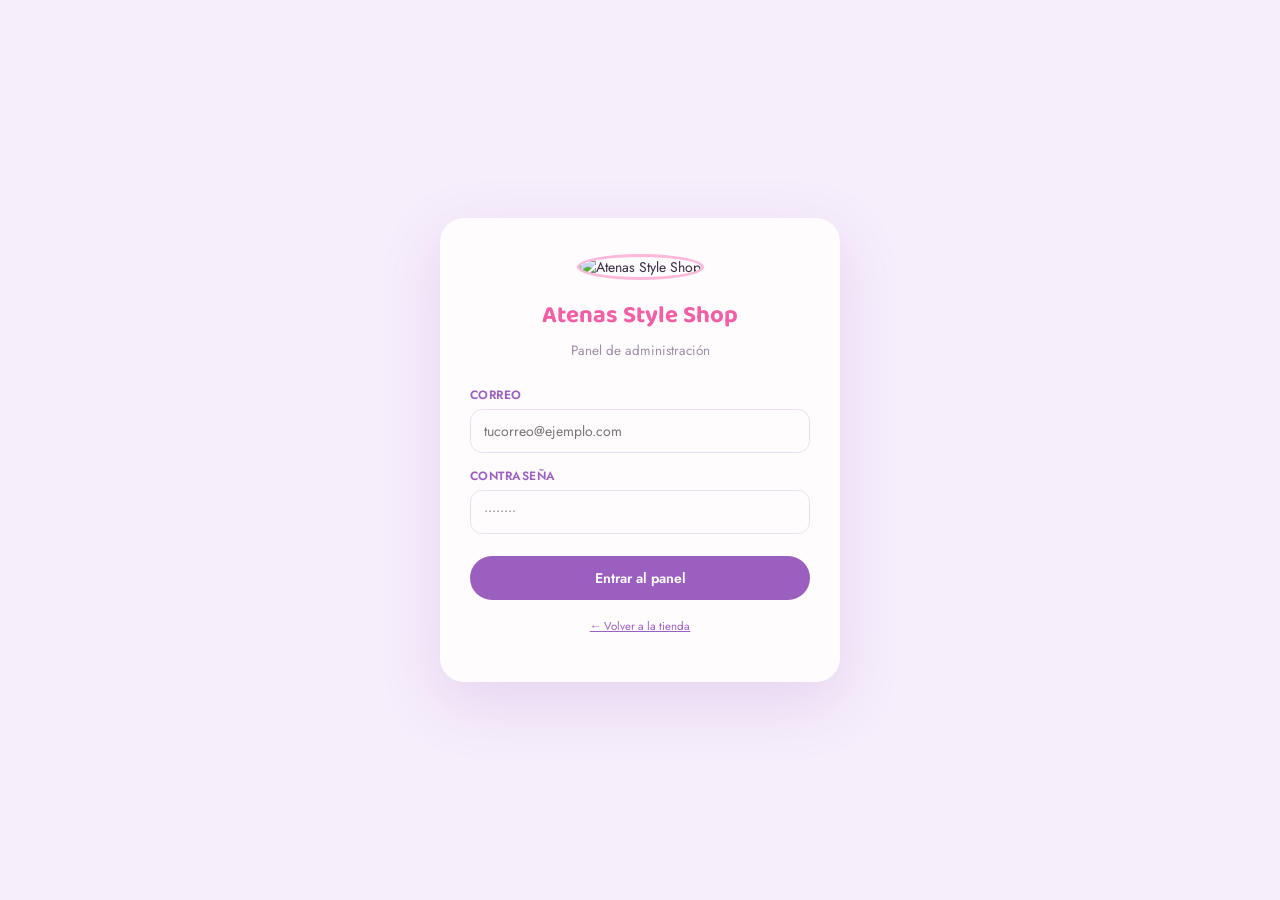
==== admin.html @ 8dc0439c "Actualización de la aplicación" ====
<!DOCTYPE html>
<html lang="es">
<head>
<meta charset="UTF-8">
<meta name="viewport" content="width=device-width, initial-scale=1.0">
<meta name="robots" content="noindex, nofollow">
<title>Panel — Atenas Style Shop</title>
<link rel="icon" type="image/png" href="assets/Logo.png">

<link rel="stylesheet" href="css/variables.css">
<link rel="stylesheet" href="css/admin.css">
</head>
<body>

<!-- ══════════════ LOGIN ══════════════ -->
<div class="login-wrap" id="login-wrap">
  <form class="login-card" onsubmit="return iniciarSesion(event)">
    <img src="assets/Logo.png" alt="Atenas Style Shop" class="login-logo">
    <h1>Atenas Style Shop</h1>
    <p class="sub">Panel de administración</p>

    <div class="field" style="text-align:left;">
      <label>Correo</label>
      <input type="email" id="login-email" placeholder="tucorreo@ejemplo.com" required autocomplete="username">
    </div>
    <div class="field" style="text-align:left;">
      <label>Contraseña</label>
      <input type="password" id="login-pass" placeholder="••••••••" required autocomplete="current-password">
    </div>

    <div id="login-error"></div>

    <button type="submit" class="btn btn-primario btn-block" id="login-btn" style="margin-top:8px;">
      Entrar al panel
    </button>

    <p class="field-hint" style="margin-top:18px;">
      <a href="index.html">&larr; Volver a la tienda</a>
    </p>
  </form>
</div>


<!-- ══════════════ PANEL ══════════════ -->
<div class="app" id="app">

  <!-- Menú lateral -->
  <aside class="sidebar">
    <div class="sidebar-brand">
      <img src="assets/Logo.png" alt="">
      <div>
        <h2>Atenas</h2>
        <span>Panel</span>
      </div>
    </div>

    <button class="nav-item active" data-page="resumen" onclick="irA('resumen')">
      <svg width="19" height="19" viewBox="0 0 24 24" fill="none" stroke="currentColor" stroke-width="2" stroke-linecap="round" stroke-linejoin="round"><rect x="3" y="3" width="7" height="9" rx="1"/><rect x="14" y="3" width="7" height="5" rx="1"/><rect x="14" y="12" width="7" height="9" rx="1"/><rect x="3" y="16" width="7" height="5" rx="1"/></svg>
      Resumen
    </button>

    <button class="nav-item" data-page="productos" onclick="irA('productos')">
      <svg width="19" height="19" viewBox="0 0 24 24" fill="none" stroke="currentColor" stroke-width="2" stroke-linecap="round" stroke-linejoin="round"><path d="M21 16V8a2 2 0 0 0-1-1.73l-7-4a2 2 0 0 0-2 0l-7 4A2 2 0 0 0 3 8v8a2 2 0 0 0 1 1.73l7 4a2 2 0 0 0 2 0l7-4A2 2 0 0 0 21 16z"/><path d="m3.3 7 8.7 5 8.7-5"/><path d="M12 22V12"/></svg>
      Productos
    </button>

    <button class="nav-item" data-page="pedidos" onclick="irA('pedidos')">
      <svg width="19" height="19" viewBox="0 0 24 24" fill="none" stroke="currentColor" stroke-width="2" stroke-linecap="round" stroke-linejoin="round"><path d="M6 2 3 6v14a2 2 0 0 0 2 2h14a2 2 0 0 0 2-2V6l-3-4z"/><path d="M3 6h18"/><path d="M16 10a4 4 0 0 1-8 0"/></svg>
      Pedidos
      <span class="nav-badge" id="badge-pedidos" style="display:none;">0</span>
    </button>

    <button class="nav-item" data-page="pagina" onclick="irA('pagina')">
      <svg width="19" height="19" viewBox="0 0 24 24" fill="none" stroke="currentColor" stroke-width="2" stroke-linecap="round" stroke-linejoin="round"><rect x="3" y="3" width="18" height="18" rx="2"/><circle cx="8.5" cy="8.5" r="1.5"/><path d="M21 15l-5-5L5 21"/></svg>
      Apariencia
    </button>
  </aside>

  <!-- Contenido -->
  <main class="main">

    <!-- ─── RESUMEN ─── -->
    <section class="page active" id="page-resumen">
      <div class="page-head">
        <div>
          <h1>Resumen</h1>
          <p id="resumen-periodo">Cargando datos...</p>
        </div>
        <div class="page-head-actions">
          <select id="filtro-rango" onchange="cargarResumen()" style="padding:10px 14px;border-radius:50px;border:1.5px solid var(--gris-30);font-family:var(--font-texto);background:var(--blanco);">
            <option value="7">Últimos 7 días</option>
            <option value="30" selected>Últimos 30 días</option>
            <option value="90">Últimos 90 días</option>
            <option value="365">Último año</option>
          </select>
          <button class="btn btn-linea salir-top" onclick="cerrarSesion()" title="Cerrar sesión">
            <svg width="17" height="17" viewBox="0 0 24 24" fill="none" stroke="currentColor" stroke-width="2" stroke-linecap="round" stroke-linejoin="round"><path d="M9 21H5a2 2 0 0 1-2-2V5a2 2 0 0 1 2-2h4"/><path d="m16 17 5-5-5-5"/><path d="M21 12H9"/></svg>
            Salir
          </button>
        </div>
      </div>

      <div class="kpis" id="kpis"></div>

      <div class="charts">
        <div class="chart-card">
          <h3>Ventas por día</h3>
          <p class="sub">Dinero facturado en pedidos no cancelados</p>
          <div class="chart-box"><canvas id="grafica-ventas"></canvas></div>
        </div>
        <div class="chart-card">
          <h3>Pedidos por estado</h3>
          <p class="sub">Cómo vas con cada pedido</p>
          <div class="chart-box chart-box-sm"><canvas id="grafica-estados"></canvas></div>
        </div>
      </div>

      <div class="charts">
        <div class="chart-card">
          <h3>Productos más vendidos</h3>
          <p class="sub">Los 5 primeros, con su foto</p>
          <div id="top-vendidos" class="top-list"></div>
        </div>
        <div class="chart-card">
          <h3>Ventas por categoría</h3>
          <p class="sub">Dónde se va la plata</p>
          <div class="chart-box"><canvas id="grafica-categorias"></canvas></div>
        </div>
      </div>
    </section>

    <!-- ─── PRODUCTOS ─── -->
    <section class="page" id="page-productos">
      <div class="page-head">
        <div>
          <h1>Productos</h1>
        </div>
        <div class="page-head-actions">
          <button class="btn btn-primario" onclick="abrirModalProducto()">
            <svg width="17" height="17" viewBox="0 0 24 24" fill="none" stroke="currentColor" stroke-width="2.5" stroke-linecap="round"><line x1="12" y1="5" x2="12" y2="19"/><line x1="5" y1="12" x2="19" y2="12"/></svg>
            Crear producto
          </button>
        </div>
      </div>

      <div class="toolbar">
        <div class="search-box">
          <svg viewBox="0 0 24 24" fill="none" stroke="currentColor" stroke-width="2"><circle cx="11" cy="11" r="8"/><path d="m21 21-4.35-4.35"/></svg>
          <input type="text" id="buscar-prod" placeholder="Buscar por nombre o referencia..." oninput="filtrarProductos()">
        </div>
        <div class="chips" id="chips-productos"></div>
      </div>

      <div id="lista-productos"></div>
    </section>

    <!-- ─── PEDIDOS ─── -->
    <section class="page" id="page-pedidos">
      <div class="page-head">
        <div>
          <h1>Pedidos</h1>
        </div>
        <div class="page-head-actions">
          <button class="btn btn-linea" onclick="cargarPedidos()">
            <svg width="17" height="17" viewBox="0 0 24 24" fill="none" stroke="currentColor" stroke-width="2" stroke-linecap="round" stroke-linejoin="round"><path d="M3 12a9 9 0 0 1 9-9 9.75 9.75 0 0 1 6.74 2.74L21 8"/><path d="M21 3v5h-5"/><path d="M21 12a9 9 0 0 1-9 9 9.75 9.75 0 0 1-6.74-2.74L3 16"/><path d="M8 16H3v5"/></svg>
            Actualizar
          </button>
        </div>
      </div>

      <div class="toolbar">
        <div class="chips" id="chips-pedidos"></div>
      </div>

      <div id="lista-pedidos"></div>
    </section>


    <!-- ─── APARIENCIA ─── -->
    <section class="page" id="page-pagina">
      <div class="page-head">
        <div>
          <h1>Apariencia</h1>
        </div>
      </div>

      <div class="ap-layout">

        <!-- ═══ IZQUIERDA: lo que tú cargas ═══ -->
        <div class="ap-formulario">

          <div class="aviso aviso-amarillo" id="aviso-apariencia" style="display:none;">
            Todavía no has corrido el SQL de apariencia.
            Copia <code>sql/apariencia-tienda.sql</code> en el SQL Editor de Supabase y dale Run.
          </div>

          <div class="chart-card">
            <h3>Banner de la página</h3>
            <p class="sub">La foto de arriba que ven tus clientes</p>

            <div class="field-row" style="align-items:flex-end;">
              <div class="field" style="flex:1;">
                <label>Foto del banner</label>
                <div class="drop drop-banner" id="drop-banner" data-destino="ap-banner-url">
                  <input type="file" accept="image/*" hidden>
                  <div class="drop-msg" id="drop-banner-msg">
                    <svg width="26" height="26" viewBox="0 0 24 24" fill="none" stroke="currentColor" stroke-width="1.8" stroke-linecap="round" stroke-linejoin="round"><rect x="3" y="3" width="18" height="18" rx="2"/><circle cx="8.5" cy="8.5" r="1.5"/><path d="M21 15l-5-5L5 21"/></svg>
                    <span>Arrastra la foto del banner<br><small>o haz clic para buscarla</small></span>
                  </div>
                  <img class="drop-prev" alt="" hidden>
                  <span class="drop-cambiar">Cambiar foto</span>
                  <span class="drop-estado"></span>
                </div>
                <input type="hidden" id="ap-banner-url">
                <p class="field-hint">Tamaño recomendado: 1600 × 550 px</p>
              </div>
              <div class="field" style="width:180px;flex-shrink:0;">
                <label>&nbsp;</label>
                <label class="switch-label">
                  <label class="switch">
                    <input type="checkbox" id="ap-banner-activo" checked onchange="preverBanner()">
                    <span class="slider"></span>
                  </label>
                  <span>Publicar el banner</span>
                </label>
                <button class="btn btn-linea btn-mini btn-block" style="margin-top:10px;"
                        onclick="usarBannerOriginal()">Quitar foto</button>
              </div>
            </div>
          </div>

          <div class="chart-card">
            <h3>Datos de contacto</h3>
            <p class="sub">Aquí va tu WhatsApp. Lo usan el botón de la página, el pedido al cliente y la factura.</p>

            <div class="field">
              <label>Nombre del negocio</label>
              <input type="text" id="set-nombre" oninput="preverContacto()">
            </div>
            <div class="field-row">
              <div class="field">
                <label>Ciudad</label>
                <input type="text" id="set-ciudad" oninput="preverContacto()">
              </div>
              <div class="field">
                <label>Teléfono</label>
                <input type="text" id="set-telefono" oninput="preverContacto()">
              </div>
            </div>
            <div class="field-row">
              <div class="field">
                <label>WhatsApp (con código de país, sin +)</label>
                <input type="text" id="set-whatsapp" oninput="preverContacto()" placeholder="573184346975"
                        autocomplete="off">
              </div>
              <div class="field">
                <label>Instagram</label>
                <input type="text" id="set-instagram" oninput="preverContacto()" placeholder="@atenas.style_ctg"
                        autocomplete="off">
              </div>
            </div>
            <p class="field-hint" style="margin-top:4px;">
              El WhatsApp va con el código de país y el 57, todo junto: <b>573184346975</b>
            </p>
          </div>

          <div class="chart-card">
            <h3>Orden de los productos</h3>
            <p class="sub">Tú decides cómo se acomodan los productos en la página. Los agotados salen siempre al final.</p>

            <div class="orden-opciones">
              <label class="orden-opcion active" data-orden="destacados">
                <input type="radio" name="orden" value="destacados" checked onchange="elegirOrden('destacados')">
                <span class="orden-ico">
                  <svg viewBox="0 0 24 24" fill="currentColor"><path d="M12 2l2.9 6.26 6.6.56-5 4.35 1.5 6.45L12 16.9 5.99 19.6l1.5-6.45-5-4.35 6.6-.56L12 2z"/></svg>
                </span>
                <span class="orden-titulo">Destacados</span>
                <span class="orden-desc">Primero los que tienen la estrella</span>
              </label>

              <label class="orden-opcion" data-orden="cantidad">
                <input type="radio" name="orden" value="cantidad" onchange="elegirOrden('cantidad')">
                <span class="orden-ico">
                  <svg viewBox="0 0 24 24" fill="none" stroke="currentColor" stroke-width="2" stroke-linecap="round" stroke-linejoin="round"><path d="M21 16V8a2 2 0 0 0-1-1.73l-7-4a2 2 0 0 0-2 0l-7 4A2 2 0 0 0 3 8v8a2 2 0 0 0 1 1.73l7 4a2 2 0 0 0 2 0l7-4A2 2 0 0 0 21 16z"/><polyline points="3.27 6.96 12 12.01 20.73 6.96"/><line x1="12" y1="22.08" x2="12" y2="12"/></svg>
                </span>
                <span class="orden-titulo">Mayor cantidad</span>
                <span class="orden-desc">Los que tienen más stock</span>
              </label>

              <label class="orden-opcion" data-orden="categoria">
                <input type="radio" name="orden" value="categoria" onchange="elegirOrden('categoria')">
                <span class="orden-ico">
                  <svg viewBox="0 0 24 24" fill="none" stroke="currentColor" stroke-width="2" stroke-linecap="round" stroke-linejoin="round"><rect x="3" y="3" width="7" height="7" rx="1"/><rect x="14" y="3" width="7" height="7" rx="1"/><rect x="3" y="14" width="7" height="7" rx="1"/><rect x="14" y="14" width="7" height="7" rx="1"/></svg>
                </span>
                <span class="orden-titulo">Por categoría</span>
                <span class="orden-desc">Agrupados por tipo</span>
              </label>

              <label class="orden-opcion" data-orden="ninguno">
                <input type="radio" name="orden" value="ninguno" onchange="elegirOrden('ninguno')">
                <span class="orden-ico">
                  <svg viewBox="0 0 24 24" fill="none" stroke="currentColor" stroke-width="2" stroke-linecap="round" stroke-linejoin="round"><circle cx="12" cy="12" r="9"/><line x1="5.6" y1="5.6" x2="18.4" y2="18.4"/></svg>
                </span>
                <span class="orden-titulo">Ninguno</span>
                <span class="orden-desc">Sin orden especial</span>
              </label>
            </div>
            <p class="field-hint" style="margin-top:10px;">
              Marca la estrella ★ en un producto para hacerlo "destacado".
            </p>
          </div>

          <div class="chart-card">
            <h3>Catálogo PDF</h3>
            <p class="sub">Descarga un catálogo listo para compartir: el banner, el mínimo de compra y todos los productos disponibles agrupados por categoría.</p>
            <button class="btn btn-linea btn-block" data-catalogo-btn onclick="generarCatalogoPDF()">
              <svg class="icon-svg" viewBox="0 0 24 24" fill="none" stroke="currentColor" stroke-width="2" stroke-linecap="round" stroke-linejoin="round" style="width:15px;height:15px;vertical-align:-2px;margin-right:6px;"><path d="M21 15v4a2 2 0 0 1-2 2H5a2 2 0 0 1-2-2v-4"/><polyline points="7 10 12 15 17 10"/><line x1="12" y1="15" x2="12" y2="3"/></svg>
              Descargar catálogo PDF
            </button>
            <p class="field-hint" style="margin-top:10px;">
              No incluye los productos agotados. Cada producto sale con su etiqueta "Al detal" o "Por mayor".
            </p>
          </div>

        </div>

        <!-- ═══ DERECHA: vista previa en vivo ═══ -->
        <aside class="ap-lado">
          <div class="ap-lado-sticky">

            <div class="ap-caja">
              <span class="ap-etiqueta">Así se ve tu página</span>
              <div class="ap-visor">
                <div class="ap-visor-barra"><i></i><i></i><i></i><b>Atenas Style Shop</b></div>
                <iframe id="ap-if-ahora" src="preview-tienda.html" title="Tu página en vivo"
                        onload="repintarPreviews()"></iframe>
              </div>
            </div>

            <p class="ap-nota">Esta es tu página de verdad y se va moviendo <b>sola</b>
              mientras escribes o subes la foto. Cuando te guste, le das a Guardar.
              <br><a href="index.html" target="_blank" class="ap-link">Ver mi página real ↗</a></p>

            <div class="ap-guardar">
              <button class="btn btn-primario btn-block" onclick="guardarApariencia()">Guardar cambios</button>
            </div>

          </div>
        </aside>

      </div>
    </section>

  </main>
</div>


<!-- ══════════════ MODAL: PRODUCTO ══════════════ -->
<div class="modal-fondo" id="modal-producto" onclick="if(event.target===this)modalCerrar()">
  <div class="modal">
    <button class="modal-close" onclick="modalCerrar()">&times;</button>
    <h2 id="mp-titulo">Crear producto</h2>
    <p class="sub" id="mp-sub">Producto que solo vive en la tienda. No entra al inventario del ERP.</p>

    <input type="hidden" id="mp-id">

    <div class="field">
      <label>Foto del producto</label>
      <div class="drop" data-destino="mp-foto">
        <input type="file" accept="image/*" hidden>
        <div class="drop-msg">
          <svg width="26" height="26" viewBox="0 0 24 24" fill="none" stroke="currentColor" stroke-width="1.6" stroke-linecap="round" stroke-linejoin="round"><path d="M21 15v4a2 2 0 0 1-2 2H5a2 2 0 0 1-2-2v-4"/><polyline points="7 10 12 15 17 10"/><line x1="12" y1="15" x2="12" y2="3"/></svg>
          <span>Arrastra la foto aquí<br><small>o haz clic para buscarla</small></span>
        </div>
        <img class="drop-prev" id="mp-foto-prev" alt="" hidden>
        <span class="drop-cambiar">Cambiar foto</span>
        <span class="drop-estado"></span>
      </div>
      <input type="hidden" id="mp-foto">
    </div>

    <div class="field">
      <label>Nombre del producto *</label>
      <input type="text" id="mp-nombre" placeholder="Ej: Aceite capilar 100% natural">
    </div>

    <div class="field-row">
      <div class="field">
        <label>Costo</label>
        <input type="text" id="mp-costo" placeholder="14.450" inputmode="numeric"
               oninput="miles(this)" autocomplete="off">
      </div>
      <div class="field">
        <label>Precio de venta *</label>
        <input type="text" id="mp-precio" placeholder="22.000" inputmode="numeric"
               oninput="miles(this)" autocomplete="off">
      </div>
    </div>

    <div class="field-row">
      <div class="field">
        <label>Stock disponible *</label>
        <input type="number" id="mp-stock" placeholder="10" min="0" step="1">
        <p class="field-hint">Cuántas unidades puedes entregar</p>
      </div>
      <div class="field">
        <label>Categoría</label>
        <select id="mp-categoria"></select>
      </div>
    </div>

    <div class="field">
      <label>Descripción</label>
      <textarea id="mp-descripcion" placeholder="Cuéntale al cliente qué es y para qué sirve"></textarea>
    </div>

    <hr class="separador">

    <div class="field">
      <label>Origen</label>
      <select id="mp-origen">
        <option value="externo">Externo — solo en la tienda, no toca el inventario</option>
        <option value="propio">Propio — es del ERP</option>
      </select>
      <p class="field-hint">"Externo" es lo que hace que el producto exista en la tienda sinSumar al inventario.</p>
    </div>

    <div class="field-row">
      <div class="field">
        <label>Tipo de venta</label>
        <select id="mp-tipo">
          <option value="detal">Al detal</option>
          <option value="mayor">Por mayor</option>
        </select>
      </div>
      <div class="field">
        <label>¿Se publica?</label>
        <select id="mp-mostrar">
          <option value="true">Sí, aparece en la página</option>
          <option value="false">No, oculto</option>
        </select>
      </div>
    </div>

    <div class="field" id="mp-nuevo-campo">
      <label class="switch-label">
        <label class="switch">
          <input type="checkbox" id="mp-nuevo">
          <span class="slider"></span>
        </label>
        <span>Marcar como <b>Destacado</b> ★</span>
      </label>
      <p class="field-hint">Sale de primero cuando el orden de la tienda es "Destacados".</p>
    </div>

    <div class="modal-acciones">
      <button class="btn btn-linea" onclick="modalCerrar()">Cancelar</button>
      <button class="btn btn-primario" id="mp-guardar-btn" onclick="guardarProducto()">Guardar</button>
    </div>
  </div>
</div>



<!-- ══════════════ MODAL: CONFIRMAR ══════════════ -->
<div class="modal-fondo" id="modal-confirmar" onclick="if(event.target===this)modalCerrar()">
  <div class="modal" style="max-width:420px;">
    <button class="modal-close" onclick="modalCerrar()">&times;</button>
    <h2 id="conf-titulo">¿Estás segura?</h2>
    <p class="sub" id="conf-texto">Esta acción no se puede deshacer.</p>
    <div class="modal-acciones">
      <button class="btn btn-linea" onclick="modalCerrar()">Cancelar</button>
      <button class="btn btn-peligro" id="conf-btn">Sí, continuar</button>
    </div>
  </div>
</div>

<div class="toast" id="toast"></div>

<!-- ══════════════ SCRIPTS ══════════════ -->
<script src="https://cdn.jsdelivr.net/npm/@supabase/supabase-js@2"></script>
<script src="https://cdn.jsdelivr.net/npm/chart.js@4.4.1/dist/chart.umd.min.js"></script>

<!-- PDF de la factura (los mismos que usa el ERP) -->
<script src="https://cdnjs.cloudflare.com/ajax/libs/jspdf/2.5.1/jspdf.umd.min.js"></script>
<script src="https://cdnjs.cloudflare.com/ajax/libs/html2canvas/1.4.1/html2canvas.min.js"></script>
<script src="https://cdnjs.cloudflare.com/ajax/libs/pdf.js/3.11.174/pdf.min.js" crossorigin="anonymous"></script>


<!-- ══════ VISTA PREVIA DE LA FACTURA ══════ -->
<div class="modal-fondo" id="modal-factura-preview">
  <div class="modal modal-factura">
    <div class="factura-barra">
      <span class="factura-titulo">
        <svg width="15" height="15" viewBox="0 0 24 24" fill="none" stroke="currentColor" stroke-width="2.2" stroke-linecap="round" stroke-linejoin="round"><path d="M14 2H6a2 2 0 0 0-2 2v16a2 2 0 0 0 2 2h12a2 2 0 0 0 2-2V8z"/><polyline points="14 2 14 8 20 8"/><line x1="16" y1="13" x2="8" y2="13"/><line x1="16" y1="17" x2="8" y2="17"/><polyline points="10 9 9 9 8 9"/></svg>
        Factura
      </span>
      <div class="factura-botones">
        <button class="btn btn-mini btn-primario factura-btn-descargar" onclick="descargarFacturaArchivo()">Descargar PDF</button>
        <button class="btn btn-mini btn-whatsapp" onclick="compartirWhatsApp()" title="Enviar la factura por WhatsApp"><svg viewBox="0 0 24 24" fill="currentColor" aria-hidden="true"><path d="M17.472 14.382c-.297-.149-1.758-.867-2.03-.967-.273-.099-.471-.148-.67.15-.197.297-.767.966-.94 1.164-.173.199-.347.223-.644.075-.297-.15-1.255-.463-2.39-1.475-.883-.788-1.48-1.761-1.653-2.059-.173-.297-.018-.458.13-.606.134-.133.298-.347.446-.52.149-.174.198-.298.298-.497.099-.198.05-.371-.025-.52-.075-.149-.669-1.612-.916-2.207-.242-.579-.487-.5-.669-.51a12 12 0 0 0-.57-.01c-.198 0-.52.074-.792.372-.272.297-1.04 1.016-1.04 2.479 0 1.462 1.065 2.875 1.213 3.074.149.198 2.096 3.2 5.077 4.487.709.306 1.262.489 1.694.625.712.227 1.36.195 1.872.118.571-.085 1.758-.719 2.006-1.413.248-.694.248-1.289.173-1.413-.074-.124-.272-.198-.57-.347m-5.421 7.403h-.004a9.87 9.87 0 0 1-5.031-1.378l-.361-.214-3.741.982.998-3.648-.235-.374a9.86 9.86 0 0 1-1.51-5.26c.001-5.45 4.436-9.884 9.888-9.884a9.82 9.82 0 0 1 6.99 2.898 9.825 9.825 0 0 1 2.893 6.994c-.003 5.45-4.437 9.885-9.885 9.885M20.52 3.449C18.24 1.245 15.24 0 12.045 0 5.463 0 .104 5.359.101 11.945c0 2.096.548 4.142 1.588 5.945L0 24l6.305-1.654a11.9 11.9 0 0 0 5.683 1.448h.005c6.585 0 11.946-5.359 11.949-11.945a11.87 11.87 0 0 0-3.421-8.399"/></svg> WhatsApp</button>
        <button class="modal-close" onclick="cerrarFacturaPreview()">×</button>
      </div>
    </div>
    <iframe id="factura-iframe" title="Factura"></iframe>
  </div>
</div>

<script src="js/config.js"></script>
<script src="js/iconos.js"></script>
<script src="js/admin.js"></script>
<script src="js/factura-erp.js"></script>
<script src="js/catalogo-pdf.js"></script>
</body>
</html>
---- css/variables.css ----
@import url('https://fonts.googleapis.com/css2?family=Baloo+2:wght@600;700;800&family=Dancing+Script:wght@600;700&family=Jost:wght@300;400;500;600&display=swap');

:root {
  /* Paleta lila + rosa claro */
  --lila-bg: #F6EEFB;
  --lila: #C9A6E0;
  --lila-dark: #9B5FC0;
  --rosa-bg: #FFF0F6;
  --rosa: #FFB8DA;
  --rosa-dark: #F25FA4;
  --negro: #3A2A45;
  --blanco: #FFFCFE;
  --gris-10: #FAF5FC;
  --gris-30: #ECE0F2;
  --gris-60: #9C8DA8;
  --verde: #1DB954;
  --amarillo: #F59E0B;
  --rojo: #EF4444;

  --font-titulo: 'Baloo 2', sans-serif;
  --font-texto: 'Jost', sans-serif;
  --font-femenina: 'Dancing Script', cursive;
}
---- css/admin.css ----
/* ============================================================
   PANEL DE ADMINISTRACIÓN — estilos propios
   Reusa la paleta de la tienda desde variables.css
   ============================================================ */

* { box-sizing: border-box; }

body {
  margin: 0;
  background: var(--lila-bg);
  color: var(--negro);
  font-family: var(--font-texto);
  font-size: 14px;
}

h1, h2, h3 { font-family: var(--font-titulo); margin: 0; }
a { color: var(--lila-dark); }

/* ── LOGIN ───────────────────────────────────── */
.login-wrap {
  min-height: 100vh;
  display: grid;
  place-items: center;
  padding: 24px;
}
.login-card {
  width: 100%; max-width: 400px;
  background: var(--blanco);
  border-radius: 24px;
  padding: 36px 30px;
  box-shadow: 0 20px 60px rgba(155, 95, 192, .18);
  text-align: center;
}
.login-logo {
  width: 84px; height: 84px;
  border-radius: 50%;
  margin: 0 auto 16px;
  object-fit: cover;
  border: 3px solid var(--rosa);
}
.login-card h1 { font-size: 24px; color: var(--rosa-dark); }
.login-card p.sub { color: var(--gris-60); margin: 6px 0 26px; font-size: 13.5px; }

/* ── CAMPOS ──────────────────────────────────── */
.field { margin-bottom: 14px; text-align: left; }
.field label {
  display: block;
  font-size: 12px;
  font-weight: 600;
  color: var(--lila-dark);
  margin-bottom: 5px;
  text-transform: uppercase;
  letter-spacing: .04em;
}
.field input, .field select, .field textarea {
  width: 100%;
  padding: 11px 13px;
  border: 1.5px solid var(--gris-30);
  border-radius: 12px;
  font-family: var(--font-texto);
  font-size: 14px;
  color: var(--negro);
  background: var(--blanco);
  outline: none;
  transition: border-color .15s;
}
.field input:focus, .field select:focus, .field textarea:focus {
  border-color: var(--lila);
}
.field textarea { resize: vertical; min-height: 70px; }
.field-row { display: grid; grid-template-columns: 1fr 1fr; gap: 12px; }
.field-hint { font-size: 11.5px; color: var(--gris-60); margin-top: 4px; }

/* ── BOTONES ─────────────────────────────────── */
.btn {
  border: none;
  border-radius: 50px;
  padding: 12px 22px;
  font-family: var(--font-texto);
  font-size: 14px;
  font-weight: 600;
  cursor: pointer;
  display: inline-flex;
  align-items: center;
  gap: 8px;
  transition: transform .1s, background .15s;
}
.btn:active { transform: scale(.97); }
.btn:disabled { opacity: .5; cursor: not-allowed; }
.btn-primario { background: var(--lila-dark); color: #fff; }
.btn-primario:hover { background: var(--rosa-dark); }
.btn-rosa { background: var(--rosa-dark); color: #fff; }
.btn-linea {
  background: none;
  border: 1.5px solid var(--gris-30);
  color: var(--negro);
}
.btn-linea:hover { border-color: var(--lila); }
.btn-mini { padding: 6px 12px; font-size: 12px; }
.btn-block { width: 100%; justify-content: center; }
.btn-peligro { background: var(--rojo); color: #fff; }
.salir-top { color: var(--rojo); }
.salir-top:hover { border-color: var(--rojo); }

/* ── LAYOUT ──────────────────────────────────── */
.app { display: none; min-height: 100vh; }
.app.visible { display: block; }

.sidebar {
  position: fixed;
  top: 0; left: 0; bottom: 0;
  width: 232px;
  background: var(--blanco);
  border-right: 1.5px solid var(--gris-30);
  padding: 22px 16px;
  display: flex;
  flex-direction: column;
  gap: 6px;
  z-index: 40;
}
.sidebar-brand {
  display: flex; align-items: center; gap: 10px;
  padding: 0 6px 18px;
  border-bottom: 1.5px solid var(--gris-30);
  margin-bottom: 14px;
}
.sidebar-brand img { width: 42px; height: 42px; border-radius: 50%; object-fit: cover; }
.sidebar-brand h2 { font-size: 17px; color: var(--rosa-dark); line-height: 1.1; }
.sidebar-brand span { font-size: 10.5px; color: var(--gris-60); letter-spacing: .06em; text-transform: uppercase; }

.nav-item {
  display: flex; align-items: center; gap: 11px;
  padding: 11px 13px;
  border-radius: 13px;
  border: none;
  background: none;
  font-family: var(--font-texto);
  font-size: 14px;
  font-weight: 500;
  color: var(--negro);
  cursor: pointer;
  width: 100%;
  text-align: left;
  transition: background .15s;
}
.nav-item:hover { background: var(--rosa-bg); }
.nav-item.active { background: var(--lila-dark); color: #fff; }
.nav-item .nav-badge {
  margin-left: auto;
  background: var(--rosa-dark);
  color: #fff;
  font-size: 11px;
  font-weight: 700;
  border-radius: 50px;
  padding: 2px 8px;
}
.nav-item.active .nav-badge { background: rgba(255,255,255,.28); }
.sidebar-foot { margin-top: auto; border-top: 1.5px solid var(--gris-30); padding-top: 14px; }

.main {
  margin-left: 232px;
  padding: 26px 30px 60px;
  max-width: 1240px;
}
.page { display: none; }
.page.active { display: block; }

.page-head {
  display: flex;
  align-items: center;
  justify-content: space-between;
  gap: 16px;
  flex-wrap: wrap;
  margin-bottom: 22px;
}
.page-head h1 { font-size: 26px; color: var(--negro); }
.page-head p { margin: 3px 0 0; color: var(--gris-60); font-size: 13px; }
.page-head-actions { display: flex; gap: 9px; flex-wrap: wrap; }

/* ── TARJETAS KPI ────────────────────────────── */
.kpis {
  display: grid;
  grid-template-columns: repeat(auto-fit, minmax(190px, 1fr));
  gap: 14px;
  margin-bottom: 22px;
}
.kpi {
  background: var(--blanco);
  border-radius: 18px;
  padding: 18px;
  box-shadow: 0 3px 14px rgba(155, 95, 192, .08);
}
.kpi-label {
  font-size: 11px; font-weight: 600; letter-spacing: .06em;
  text-transform: uppercase; color: var(--gris-60);
  display: flex; align-items: center; gap: 6px;
}
.kpi-valor {
  font-family: var(--font-titulo);
  font-size: 27px;
  color: var(--negro);
  margin-top: 6px;
  line-height: 1.1;
}
.kpi-valor small { font-size: 14px; color: var(--gris-60); font-family: var(--font-texto); }
.kpi-pie { font-size: 12px; color: var(--gris-60); margin-top: 5px; }
.kpi-rosa .kpi-valor { color: var(--rosa-dark); }
.kpi-lila .kpi-valor { color: var(--lila-dark); }
.kpi-verde .kpi-valor { color: var(--verde); }
.kpi-amarillo .kpi-valor { color: var(--amarillo); }

/* ── GRÁFICAS ────────────────────────────────── */
.charts {
  display: grid;
  grid-template-columns: 1.7fr 1fr;
  gap: 14px;
  margin-bottom: 14px;
}
.chart-card {
  background: var(--blanco);
  border-radius: 18px;
  padding: 20px;
  box-shadow: 0 3px 14px rgba(155, 95, 192, .08);
}
.chart-card h3 { font-size: 15px; margin-bottom: 4px; }
.chart-card p.sub { margin: 0 0 16px; font-size: 12px; color: var(--gris-60); }
.chart-box { position: relative; height: 260px; }
.chart-box-sm { height: 230px; }

/* ── VISTA PREVIA DE LA APARIENCIA ──────────── */
.drop-banner {
  width: 100%;
  min-height: 140px;
}
.drop-banner .drop-prev {
  max-height: 320px;
}

.switch-label { display: flex; align-items: center; gap: 9px; cursor: pointer; font-size: 13px; }

/* ── APARIENCIA: dos columnas (formulario | simulación) ── */
.ap-layout {
  display: grid;
  grid-template-columns: minmax(0, 1fr) minmax(320px, 460px);
  gap: 22px;
  align-items: start;
}
@media (max-width: 1120px) { .ap-layout { grid-template-columns: 1fr; } }

.ap-formulario { display: flex; flex-direction: column; gap: 18px; min-width: 0; }
.ap-formulario .chart-card { max-width: none; margin-bottom: 0; }

.ap-etiqueta {
  display: inline-block;
  margin-bottom: 8px;
  padding: 4px 10px;
  border-radius: 999px;
  background: var(--gris-30);
  color: var(--negro);
  font-size: 10.5px;
  font-weight: 700;
  letter-spacing: .05em;
  text-transform: uppercase;
}
.ap-etiqueta.nueva { background: var(--lila-dark); color: #fff; }

/* Columna derecha: pegada mientras haces scroll, con su propio scroll
   por si las dos maquetas no caben en la pantalla */
.ap-lado { min-width: 0; }
.ap-lado-sticky {
  position: sticky;
  top: 18px;
  max-height: calc(100vh - 36px);
  overflow-y: auto;
  overscroll-behavior: contain;
  padding-right: 4px;
}
.ap-lado-sticky::-webkit-scrollbar { width: 8px; }
.ap-lado-sticky::-webkit-scrollbar-thumb { background: var(--gris-30); border-radius: 8px; }
.ap-lado-sticky::-webkit-scrollbar-track { background: transparent; }

.ap-caja { margin-bottom: 16px; }
.ap-nota { margin: 0 2px 14px; font-size: 12px; line-height: 1.55; color: var(--gris-60); }

.ap-guardar {
  padding: 13px;
  border: 1.5px dashed var(--lila);
  border-radius: 16px;
  background: var(--lila-bg);
}

/* ══ Vista previa REAL de la página (mismo CSS que la tienda) ══ */
.ap-visor {
  border: 1.5px solid var(--gris-30);
  border-radius: 18px;
  overflow: hidden;
  background: var(--blanco);
  box-shadow: 0 8px 26px rgba(58,42,69,.07);
}

.ap-visor-barra {
  display: flex;
  align-items: center;
  gap: 6px;
  padding: 8px 12px;
  background: var(--gris-10);
  border-bottom: 1px solid var(--gris-30);
}
.ap-visor-barra i { width: 9px; height: 9px; border-radius: 50%; background: var(--gris-30); }
.ap-visor-barra i:first-child { background: #E6B0B4; }
.ap-visor-barra b {
  flex: 1;
  text-align: center;
  font-size: 10.5px;
  font-weight: 600;
  color: var(--gris-60);
  overflow: hidden;
  text-overflow: ellipsis;
  white-space: nowrap;
}

.ap-visor iframe {
  display: block;
  width: 100%;
  height: 430px;
  border: 0;
  background: #fff;
}
@media (max-width: 420px) { .ap-visor iframe { height: 360px; } }

.ap-link { color: var(--lila-dark); font-weight: 600; }
.ap-link:hover { text-decoration: underline; }

/* ── ZONA DE SUBIR FOTOS (Cloudinary) ───────── */
.drop {
  position: relative;
  border: 2px dashed var(--lila);
  border-radius: 16px;
  background: var(--lila-bg);
  padding: 22px 16px;
  text-align: center;
  cursor: pointer;
  overflow: hidden;
  transition: background .15s, border-color .15s, transform .1s;
}
.drop:hover { background: var(--rosa-bg); border-color: var(--rosa-dark); }
.drop.sobre {
  background: var(--rosa-bg);
  border-color: var(--rosa-dark);
  border-style: solid;
  transform: scale(1.01);
}
.drop-mini { padding: 12px 8px; border-radius: 12px; }

.drop-msg {
  display: flex;
  align-items: center;
  justify-content: center;
  gap: 11px;
  color: var(--lila-dark);
  font-size: 13px;
  font-weight: 500;
  line-height: 1.4;
  flex-wrap: wrap;
}
.drop-msg small { display: block; color: var(--gris-60); font-weight: 400; font-size: 11.5px; }
.drop:hover .drop-msg { color: var(--rosa-dark); }

.drop-prev[hidden] { display: none; }

.drop.con-error .drop-msg { visibility: hidden; }

.drop-prev {
  display: block;
  width: 100%;
  max-height: 190px;
  object-fit: contain;
  border-radius: 11px;
  margin: 0 auto;
  user-select: none;
  pointer-events: none;
}
.drop-mini .drop-prev { max-height: 90px; }

/* Con foto cargada: se ve la foto y abajo el botón para reemplazarla */
.drop-cambiar {
  display: none;
  position: relative;
  z-index: 1;
  margin-top: 10px;
  padding: 7px 16px;
  border: 1.5px solid var(--lila);
  border-radius: 999px;
  background: var(--blanco);
  color: var(--lila-dark);
  font-size: 12.5px;
  font-weight: 600;
  cursor: pointer;
}
.drop-cambiar:hover { background: var(--lila); border-color: var(--lila-dark); color: #fff; }
.drop.tiene-foto { padding: 14px; }
.drop.tiene-foto .drop-msg { display: none !important; }
.drop.tiene-foto .drop-cambiar { display: inline-block; }
.drop.tiene-foto .drop-prev { max-height: 320px; }
.drop.tiene-foto .drop-estado { top: 8px; bottom: auto; }

.drop-estado {
  position: absolute;
  bottom: 8px;
  left: 50%;
  transform: translateX(-50%);
  background: var(--verde);
  color: #fff;
  font-size: 10.5px;
  font-weight: 700;
  padding: 3px 11px;
  border-radius: 50px;
  opacity: 0;
  transition: opacity .18s;
  pointer-events: none;
  white-space: nowrap;
}
.drop-estado.visible { opacity: 1; }
.drop-estado.error {
  background: var(--rojo);
  left: 12px;
  right: 12px;
  transform: none;
  white-space: normal;
  text-align: center;
  line-height: 1.35;
  padding: 6px 12px;
  border-radius: 10px;
}

.drop.subiendo { border-color: var(--amarillo); background: #FFFBEB; }
.drop.subiendo::after {
  content: "";
  position: absolute;
  inset: 0;
  background:
    linear-gradient(90deg, transparent, rgba(255,255,255,.65), transparent);
  background-size: 200% 100%;
  animation: brillo 1.1s ease-in-out infinite;
}
@keyframes brillo {
  from { background-position: 200% 0; }
  to   { background-position: -200% 0; }
}

/* ── TOP 5 MÁS VENDIDOS ─────────────────────── */
.top-list { display: flex; flex-direction: column; gap: 9px; }

.top-item {
  display: flex;
  align-items: center;
  gap: 12px;
  padding: 10px;
  border-radius: 14px;
  background: var(--gris-10);
  border: 1.5px solid transparent;
  transition: background .15s, border-color .15s;
}
.top-item:hover { background: var(--blanco); border-color: var(--rosa); }

.top-puesto {
  width: 24px;
  height: 24px;
  border-radius: 50%;
  background: var(--gris-30);
  color: var(--negro);
  font-size: 11.5px;
  font-weight: 700;
  display: grid;
  place-items: center;
  flex-shrink: 0;
}
.top-puesto.medalla { background: var(--rosa-dark); color: #fff; }

.top-foto {
  width: 44px;
  height: 44px;
  border-radius: 11px;
  background: var(--blanco);
  display: grid;
  place-items: center;
  overflow: hidden;
  flex-shrink: 0;
  font-size: 17px;
}
.top-foto img { width: 100%; height: 100%; object-fit: cover; }

.top-datos { flex: 1; min-width: 0; }
.top-nombre {
  font-size: 13px;
  font-weight: 600;
  white-space: nowrap;
  overflow: hidden;
  text-overflow: ellipsis;
  margin-bottom: 6px;
}
.top-barra {
  height: 6px;
  background: var(--gris-30);
  border-radius: 50px;
  overflow: hidden;
}
.top-barra span {
  display: block;
  height: 100%;
  border-radius: 50px;
  background: linear-gradient(90deg, var(--rosa-dark), var(--lila-dark));
  transition: width .4s ease;
}

.top-cifras { text-align: right; flex-shrink: 0; min-width: 74px; }
.top-cifras b {
  display: block;
  font-family: var(--font-titulo);
  font-size: 19px;
  color: var(--rosa-dark);
  line-height: 1;
}
.top-cifras span { font-size: 10px; color: var(--gris-60); }
.top-cifras small {
  display: block;
  font-size: 11px;
  color: var(--lila-dark);
  font-weight: 600;
  margin-top: 2px;
}

.top-vacio { text-align: center; padding: 30px 18px; color: var(--gris-60); }
.top-vacio .big { font-size: 34px; opacity: .4; margin-bottom: 8px; }
.top-vacio p { margin: 0; font-size: 12.5px; }

/* ── TOOLBAR DE FILTROS ──────────────────────── */
.toolbar {
  display: flex;
  gap: 10px;
  align-items: center;
  flex-wrap: wrap;
  margin-bottom: 16px;
}
.chips { display: flex; gap: 7px; flex-wrap: wrap; }
.chip {
  padding: 7px 14px;
  border-radius: 50px;
  border: 1.5px solid var(--gris-30);
  background: var(--blanco);
  font-family: var(--font-texto);
  font-size: 12.5px;
  font-weight: 500;
  color: var(--negro);
  cursor: pointer;
  white-space: nowrap;
}
.chip:hover { border-color: var(--lila); }
.chip.active { background: var(--lila-dark); border-color: var(--lila-dark); color: #fff; }
.chip b { font-weight: 700; margin-left: 4px; opacity: .7; }

.search-box {
  flex: 1;
  min-width: 210px;
  position: relative;
}
.search-box input {
  width: 100%;
  padding: 10px 14px 10px 38px;
  border: 1.5px solid var(--gris-30);
  border-radius: 50px;
  font-family: var(--font-texto);
  font-size: 13.5px;
  background: var(--blanco);
  outline: none;
}
.search-box input:focus { border-color: var(--lila); }
.search-box svg {
  position: absolute; left: 13px; top: 50%; transform: translateY(-50%);
  width: 16px; height: 16px; color: var(--gris-60);
  pointer-events: none;
}

/* ── TARJETA DE PRODUCTO ─────────────────────── */
.grid-productos {
  display: grid;
  grid-template-columns: repeat(auto-fill, minmax(168px, 1fr));
  gap: 13px;
}
.card-prod {
  background: var(--blanco);
  border-radius: 17px;
  overflow: hidden;
  box-shadow: 0 3px 14px rgba(155, 95, 192, .08);
  display: flex;
  flex-direction: column;
  transition: box-shadow .15s;
}
.card-prod:hover { box-shadow: 0 8px 24px rgba(155, 95, 192, .18); }
.card-prod.oculto { opacity: .55; }
.card-prod.oculto .card-img { filter: grayscale(1); }

.card-img {
  position: relative;
  aspect-ratio: 1;
  background: var(--gris-10);
  display: grid;
  place-items: center;
  overflow: hidden;
}
.card-img img { width: 100%; height: 100%; object-fit: cover; }
.card-img .ph { font-size: 30px; opacity: .35; }

.card-flags {
  position: absolute;
  top: 8px; left: 8px; right: 8px;
  display: flex;
  flex-wrap: wrap;
  gap: 4px;
}
.flag {
  font-size: 9.5px;
  font-weight: 700;
  letter-spacing: .04em;
  text-transform: uppercase;
  padding: 3px 7px;
  border-radius: 50px;
  color: #fff;
}
.flag-oculto  { background: var(--gris-60); }
.flag-sinstock { background: var(--rojo); }

/* Estrella sobre la foto: marca el "destacado".
   Discreta cuando no está marcado; dorada cuando sí. */
.btn-estrella {
  position: absolute;
  right: 8px; top: 8px;
  width: 30px; height: 30px;
  display: grid; place-items: center;
  border: none; border-radius: 50%;
  background: rgba(255,255,255,.6);
  color: #B9A7C4;
  cursor: pointer;
  opacity: .35;
  transition: opacity .2s, transform .15s, background .2s, color .2s, box-shadow .2s;
}
.card-prod:hover .btn-estrella { opacity: 1; }
.btn-estrella svg { width: 17px; height: 17px; }
.btn-estrella:hover { transform: scale(1.12); }
.btn-estrella.activa {
  opacity: 1;
  background: linear-gradient(135deg, #F5A623, #F7C948);
  color: #fff;
  box-shadow: 0 3px 12px rgba(245,166,35,.5);
}
.btn-estrella:disabled { opacity: .6; cursor: default; transform: none; }

.card-body { padding: 11px 12px 13px; display: flex; flex-direction: column; gap: 7px; flex: 1; }
.card-nombre {
  font-size: 13px; font-weight: 600; line-height: 1.3;
  display: -webkit-box; -webkit-line-clamp: 2; -webkit-box-orient: vertical;
  overflow: hidden; min-height: 34px;
}
.card-ref { font-size: 10.5px; color: var(--gris-60); letter-spacing: .04em; }
.card-meta { display: flex; align-items: baseline; justify-content: space-between; gap: 8px; margin-top: auto; }
.card-precio { font-family: var(--font-titulo); font-size: 17px; color: var(--rosa-dark); }
.card-stock { font-size: 11px; color: var(--gris-60); }
.card-stock b { color: var(--negro); }

.card-acciones { display: flex; gap: 6px; padding: 0 12px 12px; }

/* interruptor mostrar/ocultar */
.switch { position: relative; display: inline-block; width: 42px; height: 24px; flex-shrink: 0; }
.switch input { opacity: 0; width: 0; height: 0; }
.switch .slider {
  position: absolute; cursor: pointer;
  inset: 0;
  background: var(--gris-30);
  border-radius: 50px;
  transition: background .18s;
}
.switch .slider::before {
  content: "";
  position: absolute;
  height: 18px; width: 18px;
  left: 3px; bottom: 3px;
  background: #fff;
  border-radius: 50%;
  transition: transform .18s;
  box-shadow: 0 1px 3px rgba(0,0,0,.2);
}
.switch input:checked + .slider { background: var(--verde); }
.switch input:checked + .slider::before { transform: translateX(18px); }
.switch input:disabled + .slider { opacity: .45; cursor: not-allowed; }

/* ── PEDIDOS ─────────────────────────────────── */
.card-pedido {
  background: var(--blanco);
  border-radius: 18px;
  margin-bottom: 12px;
  box-shadow: 0 3px 14px rgba(155, 95, 192, .08);
  overflow: hidden;
}
.ped-top {
  display: flex;
  align-items: center;
  gap: 14px;
  padding: 15px 18px;
  cursor: pointer;
  flex-wrap: wrap;
}
.ped-top:hover { background: var(--gris-10); }
.ped-codigo {
  font-family: var(--font-titulo);
  font-size: 15px;
  color: var(--lila-dark);
  flex-shrink: 0;
}
.ped-cliente { font-weight: 600; font-size: 14px; }
.ped-fecha { font-size: 11.5px; color: var(--gris-60); }
.ped-info-mini { flex: 1; min-width: 150px; }
.ped-total { font-family: var(--font-titulo); font-size: 18px; color: var(--rosa-dark); }

/* ── COLOR E ÍCONO POR ESTADO DE PEDIDO ───────── */
:root {
  --st-nuevo:      #F59E0B;
  --st-entregado:  #1DB954;
  --st-cancelado:  #E5484D;
}

.badge-estado {
  font-size: 10.5px;
  font-weight: 700;
  text-transform: uppercase;
  letter-spacing: .05em;
  padding: 5px 11px;
  border-radius: 50px;
  color: #fff;
  white-space: nowrap;
  display: inline-flex;
  align-items: center;
}
.badge-estado .ic { display: inline-flex; margin-right: 5px; }
.badge-estado .ic svg { width: 12px; height: 12px; }
.e-nuevo       { background: var(--st-nuevo); }
.e-entregado   { background: var(--st-entregado); }
.e-cancelado   { background: var(--st-cancelado); }

/* Botones de cambio de estado: cada uno con su color */
.btn-estado {
  display: inline-flex;
  align-items: center;
  gap: 7px;
  border: none;
  cursor: pointer;
  font-family: var(--font-texto);
  font-size: 11.5px;
  font-weight: 600;
  padding: 8px 14px;
  border-radius: 50px;
  color: #fff;
  transition: transform .12s, box-shadow .15s, filter .15s;
}
.btn-estado .ic { display: inline-flex; }
.btn-estado .ic svg { width: 15px; height: 15px; }
.btn-estado:hover { transform: translateY(-2px); filter: brightness(1.06); }
.btn-estado:active { transform: translateY(0); }

.btn-estado.st-nuevo      { background: var(--st-nuevo);      box-shadow: 0 4px 12px rgba(245,158,11,.32); }
.btn-estado.st-entregado  { background: var(--st-entregado);  box-shadow: 0 4px 12px rgba(29,185,84,.32); }
.btn-estado.st-cancelado  { background: var(--st-cancelado);  box-shadow: 0 4px 12px rgba(229,72,77,.30); }

/* Botón solo de ícono */
.btn-icono {
  display: inline-grid;
  place-items: center;
  width: 34px;
  height: 34px;
  border-radius: 11px;
  border: 1.5px solid var(--gris-30);
  background: var(--blanco);
  color: var(--gris-60);
  cursor: pointer;
  text-decoration: none;
  transition: all .15s;
}
.btn-icono:hover { transform: translateY(-2px); box-shadow: 0 5px 14px rgba(58,42,69,.13); }
.btn-icono svg { width: 16px; height: 16px; }

/* Solo para el botón de ícono. NO tocar .btn-peligro de arriba,
   que es el botón rojo sólido del "Sí, borrar". */
.btn-icono.btn-peligro { color: var(--st-cancelado); background: var(--blanco); border-color: rgba(229,72,77,.35); }
.btn-icono.btn-peligro:hover { background: var(--st-cancelado); border-color: var(--st-cancelado); color: #fff; }

.btn-whatsapp { color: #fff; background: #25D366; border-color: #25D366; }
.btn-whatsapp:hover { background: #1eb955; border-color: #1eb955; color: #fff; }
.btn-whatsapp svg { width: 18px; height: 18px; }

.ped-detalle { display: none; padding: 0 18px 18px; border-top: 1.5px solid var(--gris-30); }
.card-pedido.abierto .ped-detalle { display: block; }
.ped-detalle-seccion { margin-top: 16px; }
.ped-detalle-seccion h4 {
  margin: 0 0 8px;
  font-size: 11px;
  letter-spacing: .07em;
  text-transform: uppercase;
  color: var(--gris-60);
  font-family: var(--font-titulo);
}
.ped-kv { display: grid; grid-template-columns: repeat(auto-fit, minmax(180px, 1fr)); gap: 8px 16px; }
.ped-kv div { font-size: 13px; }
.ped-kv span { color: var(--gris-60); }

.tabla-items { width: 100%; border-collapse: collapse; font-size: 13px; }
.tabla-items th {
  text-align: left;
  font-size: 10.5px;
  text-transform: uppercase;
  letter-spacing: .05em;
  color: var(--gris-60);
  padding: 7px 8px;
  border-bottom: 1.5px solid var(--gris-30);
  font-family: var(--font-texto);
}
.tabla-items td { padding: 8px; border-bottom: 1px solid var(--gris-10); }
.tabla-items .num { text-align: right; }
.tabla-items tfoot td { font-weight: 700; border-bottom: none; padding-top: 11px; }

.ped-acciones { display: flex; gap: 8px; margin-top: 18px; flex-wrap: wrap; align-items: center; }

/* ── Botones abajo del pedido ───────────────── */
:root {
  --ped-verde:  #2E9E6B;
  --ped-verde-h:#26875B;
  --ped-rojo:   #D14B52;
  --ped-rojo-h: #B93C43;
}

.ped-btn {
  display: inline-flex;
  align-items: center;
  gap: 7px;
  padding: 9px 15px;
  border: 1px solid transparent;
  border-radius: 10px;
  font-family: var(--font-texto);
  font-size: 12.5px;
  font-weight: 600;
  letter-spacing: .03em;
  text-decoration: none;
  cursor: pointer;
  white-space: nowrap;
  transition: transform .16s, box-shadow .16s, background .16s, filter .16s;
}
.ped-btn .ic { display: inline-flex; }
.ped-btn .ic svg { width: 15px; height: 15px; }
.ped-btn:hover { transform: translateY(-2px); }
.ped-btn:active { transform: translateY(0); }

.ped-btn-entregado {
  background: var(--ped-verde);
  color: #fff;
  box-shadow: 0 4px 12px rgba(46,158,107,.22);
}
.ped-btn-entregado:hover { background: var(--ped-verde-h); }

.ped-btn-cancelar {
  background: var(--ped-rojo);
  color: #fff;
  box-shadow: 0 4px 12px rgba(209,75,82,.20);
}
.ped-btn-cancelar:hover { background: var(--ped-rojo-h); }

.ped-btn-wa {
  background: #fff;
  color: #1F7A45;
  border-color: rgba(37,211,102,.45);
}
.ped-btn-wa .ic svg { width: 16px; height: 16px; }
.ped-btn-wa:hover { background: #EDFAF1; border-color: #25D366; }
.ped-btn-off { opacity: 0.55; border-style: dashed; cursor: not-allowed; }
.ped-btn-off:hover { transform: none; background: #fff; border-color: rgba(37,211,102,.45); }

.ped-btn-factura {
  background: var(--lila-bg);
  color: var(--negro);
  border-color: var(--lila);
}
.ped-btn-factura:hover { background: var(--lila); color: #fff; }

/* ── Modal de vista previa de la factura ────── */
.modal-factura { max-width: 780px; width: 94vw; padding: 0; overflow: hidden; }
.factura-barra {
  display: flex;
  justify-content: space-between;
  align-items: center;
  gap: 10px;
  padding: 12px 16px;
  border-bottom: 1px solid var(--gris-30);
  background: var(--gris-10);
}
.factura-titulo {
  display: inline-flex;
  align-items: center;
  gap: 7px;
  font-weight: 700;
  font-size: 14px;
  color: var(--lila-dark);
}
.factura-botones { display: flex; gap: 6px; align-items: center; }
.factura-barra .modal-close { position: static; }
#factura-iframe {
  display: block;
  width: 100%;
  height: 72vh;
  border: none;
  background: #525659;
}

/* ── MODAL ───────────────────────────────────── */
.modal-fondo {
  position: fixed; inset: 0;
  background: rgba(58, 42, 69, .45);
  display: none;
  align-items: center;
  justify-content: center;
  padding: 24px;
  z-index: 100;
  overflow-y: auto;
}
.modal-fondo.open { display: flex; }
.modal {
  background: var(--blanco);
  border-radius: 22px;
  width: 100%;
  max-width: 560px;
  padding: 26px;
  position: relative;
  box-shadow: 0 24px 70px rgba(58, 42, 69, .3);
  max-height: 92vh;
  overflow-y: auto;
}
.modal h2 { font-size: 21px; margin-bottom: 4px; }
.modal > p.sub { margin: 0 0 20px; font-size: 13px; color: var(--gris-60); }
.modal-close {
  position: absolute; top: 16px; right: 16px;
  width: 32px; height: 32px;
  border-radius: 50%;
  border: none;
  background: var(--gris-10);
  color: var(--negro);
  cursor: pointer;
  font-size: 17px;
  line-height: 1;
}
.modal-close:hover { background: var(--rosa-bg); }
.modal-acciones { display: flex; gap: 9px; justify-content: flex-end; margin-top: 22px; }

.separador {
  border: none;
  border-top: 1.5px solid var(--gris-30);
  margin: 22px 0;
}
.subtitulo-form {
  font-family: var(--font-titulo);
  font-size: 14px;
  color: var(--lila-dark);
  margin: 20px 0 12px;
}

/* ── ESTADOS VACÍOS / ALERTAS ───────────────── */
.vacio {
  text-align: center;
  padding: 54px 24px;
  color: var(--gris-60);
  background: var(--blanco);
  border-radius: 18px;
}
.vacio .big { font-size: 40px; margin-bottom: 12px; opacity: .4; }
.vacio h3 { font-size: 17px; color: var(--negro); margin-bottom: 6px; }
.vacio p { margin: 0; font-size: 13px; }

.aviso {
  padding: 12px 15px;
  border-radius: 13px;
  font-size: 12.5px;
  margin-bottom: 16px;
  line-height: 1.5;
}
.aviso-info { background: var(--lila-bg); color: var(--lila-dark); }
.aviso-amarillo { background: #FFF7E0; color: #7A5B00; }
.aviso-rojo { background: #fef2f2; color: #b91c1c; }
.aviso-verde { background: #f0fdf4; color: #15803d; }

.cargando {
  text-align: center;
  padding: 50px;
  color: var(--gris-60);
  font-size: 13.5px;
}

.spinner {
  width: 26px; height: 26px;
  border: 3px solid var(--gris-30);
  border-top-color: var(--lila-dark);
  border-radius: 50%;
  animation: girar .7s linear infinite;
  margin: 0 auto 12px;
}
@keyframes girar { to { transform: rotate(360deg); } }

/* ── TOAST (mismo estilo de la tienda) ────────── */
.toast {
  position: fixed; bottom: 26px; left: 50%;
  transform: translateX(-50%) translateY(140%) scale(.96);
  background: var(--blanco); color: var(--negro);
  padding: 12px 18px 12px 13px; border-radius: 16px;
  font-size: 14px; font-weight: 500; font-family: var(--font-texto);
  line-height: 1.4; text-align: left;
  z-index: 1200; max-width: min(92vw, 440px);
  display: flex; align-items: center; gap: 12px;
  border: 1px solid var(--gris-30);
  border-left: 4px solid var(--lila-dark);
  box-shadow: 0 18px 46px rgba(58,42,69,.22), 0 3px 10px rgba(58,42,69,.10);
  opacity: 0; pointer-events: none;
  transition: transform .34s cubic-bezier(.2,.9,.3,1.25), opacity .22s ease;
}
.toast.show { transform: translateX(-50%) translateY(0) scale(1); opacity: 1; }

.toast .toast-ico {
  width: 34px; height: 34px; border-radius: 12px; flex-shrink: 0;
  display: flex; align-items: center; justify-content: center;
  background: var(--lila-bg); color: var(--lila-dark);
}
.toast.show .toast-ico { animation: toastPop .42s ease; }
.toast .toast-ico svg { width: 19px; height: 19px; }
.toast .toast-msg { min-width: 0; }
@keyframes toastPop { 0% { transform: scale(.4); } 60% { transform: scale(1.18); } 100% { transform: scale(1); } }

.toast.t-check { border-left-color: var(--verde); }
.toast.t-check .toast-ico { background: #e7f9ee; color: var(--verde); }
.toast.t-warn  { border-left-color: var(--amarillo); }
.toast.t-warn .toast-ico  { background: #fef3e0; color: var(--amarillo); }
.toast.t-error { border-left-color: var(--rojo); }
.toast.t-error .toast-ico { background: #fdecec; color: var(--rojo); }

/* El toast adopta el color del estado del pedido */
.toast.st-nuevo     { border-left-color: var(--st-nuevo); }
.toast.st-nuevo .toast-ico     { background: #fef3e0; color: var(--st-nuevo); }
.toast.st-entregado { border-left-color: var(--st-entregado); }
.toast.st-entregado .toast-ico { background: #e7f9ee; color: var(--st-entregado); }
.toast.st-cancelado { border-left-color: var(--st-cancelado); }
.toast.st-cancelado .toast-ico { background: #fdecec; color: var(--st-cancelado); }

@media (max-width: 480px) {
  .toast { bottom: 16px; font-size: 13px; padding: 11px 15px 11px 11px; }
  .toast .toast-ico { width: 30px; height: 30px; }
}

/* ── CELULAR: barra de pestañas abajo ────────── */
@media (max-width: 900px) {
  .app { min-height: 100vh; }

  .sidebar {
    position: fixed;
    top: auto; left: 0; right: 0; bottom: 0;
    width: 100%;
    min-height: 0;
    flex-direction: row;
    align-items: stretch;
    flex-wrap: nowrap;
    justify-content: space-around;
    gap: 2px;
    border-right: none;
    border-top: 1.5px solid var(--gris-30);
    border-radius: 18px 18px 0 0;
    padding: 6px 6px calc(6px + env(safe-area-inset-bottom, 0px));
    box-shadow: 0 -8px 24px rgba(23, 32, 58, .10);
    z-index: 60;
  }

  /* La marca deja de ocupar espacio en la barra inferior */
  .sidebar-brand { display: none; }

  .nav-item {
    position: relative;
    flex: 1 1 0;
    min-width: 0;
    width: auto;
    flex-direction: column;
    align-items: center;
    justify-content: center;
    gap: 3px;
    padding: 7px 2px;
    border-radius: 13px;
    font-size: 10px;
    font-weight: 600;
    line-height: 1.1;
    text-align: center;
  }
  .nav-item svg { width: 21px; height: 21px; flex-shrink: 0; }
  .nav-item.active { background: var(--rosa-bg); color: var(--lila-dark); }
  .nav-item:hover { background: var(--gris-10); }

  .nav-item .nav-badge {
    position: absolute;
    top: 2px;
    left: 50%;
    transform: translateX(6px);
    margin-left: 0;
    padding: 1px 6px;
    font-size: 10px;
    box-shadow: 0 0 0 2px var(--blanco);
  }

  .main {
    margin-left: 0;
    max-width: none;
    padding: 18px 16px calc(86px + env(safe-area-inset-bottom, 0px));
  }

  .charts { grid-template-columns: 1fr; }
  .field-row { grid-template-columns: 1fr; }

  /* KPIs en dos columnas solo en celular */
  .kpis { grid-template-columns: 1fr 1fr; gap: 10px; }
  .kpi { padding: 13px 14px; border-radius: 15px; }
  .kpi-label { font-size: 10px; gap: 5px; }
  .kpi-valor { font-size: 21px; margin-top: 5px; }
  .kpi-valor small { font-size: 12px; }
  .kpi-pie { font-size: 11px; margin-top: 4px; }

  .page-head { margin-bottom: 16px; }
  .page-head h1 { font-size: 22px; }
  .page-head-actions { width: 100%; }
  .page-head-actions .btn { flex: 1; justify-content: center; }
  .page-head-actions .salir-top { flex: 0 0 auto; margin-left: auto; }

  /* Modales a pantalla completa con margen */
  .modal { width: 94vw; max-height: 90vh; }
  .modal-factura { width: 96vw; }
  #factura-iframe { height: 68vh; }
  .factura-titulo { font-size: 13px; }
  .factura-botones .btn { padding: 7px 10px; font-size: 12px; }
  .factura-btn-descargar { padding: 6px 8px; font-size: 11px; }

  /* Botones de pedido (Entregado / Cancelar / Factura) un poco más pequeños */
  .ped-acciones { gap: 6px; margin-top: 14px; }
  .ped-btn { padding: 7px 11px; font-size: 11px; gap: 5px; border-radius: 9px; }
  .ped-btn .ic svg { width: 13px; height: 13px; }
  .ped-btn-wa .ic svg { width: 14px; height: 14px; }
}

@media (max-width: 360px) {
  .nav-item { font-size: 9px; }
  .nav-item svg { width: 19px; height: 19px; }
}

/* ══════════════ ORDEN DE LOS PRODUCTOS ══════════════ */
.orden-opciones {
  display: grid; grid-template-columns: repeat(auto-fit, minmax(150px, 1fr));
  gap: 10px; margin-top: 6px;
}
.orden-opcion {
  position: relative; cursor: pointer;
  display: flex; flex-direction: column; gap: 4px;
  border: 2px solid var(--gris-30); border-radius: 14px;
  padding: 14px 14px 14px 52px; text-align: left;
  transition: border-color .18s, transform .18s, box-shadow .18s, background .18s;
  background: #fff;
}
.orden-opcion:hover { transform: translateY(-2px); box-shadow: 0 8px 20px rgba(58,42,69,.08); }
.orden-opcion.active {
  border-color: var(--rosa-dark);
  background: linear-gradient(135deg, rgba(242,95,164,.07), rgba(201,166,224,.07));
  box-shadow: 0 6px 16px rgba(242,95,164,.18);
}
.orden-opcion input { position: absolute; opacity: 0; pointer-events: none; }
.orden-ico {
  position: absolute; left: 12px; top: 50%; transform: translateY(-50%);
  width: 30px; height: 30px; display: grid; place-items: center;
  border-radius: 9px; background: var(--lila-bg); color: var(--lila-dark);
  transition: background .18s, color .18s;
}
.orden-ico svg { width: 17px; height: 17px; }
.orden-opcion.active .orden-ico { background: var(--rosa-dark); color: #fff; }
.orden-titulo { font-size: 13px; font-weight: 700; color: var(--negro); }
.orden-desc { font-size: 11px; color: var(--gris-60); line-height: 1.3; }
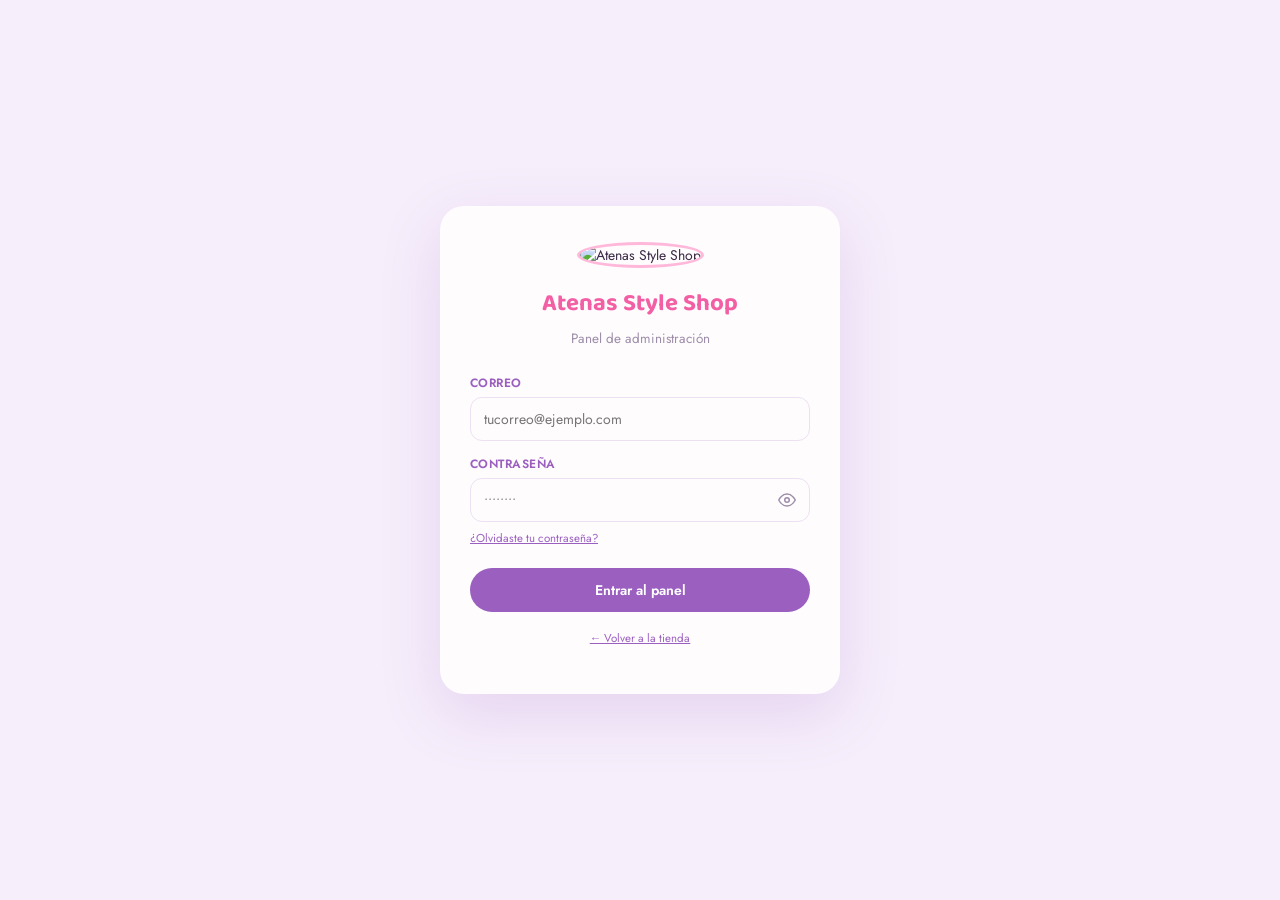
==== commit 70f79ed6: "Actualización de la aplicación" ====
--- a/admin.html
+++ b/admin.html
@@ -19,20 +19,72 @@
     <h1>Atenas Style Shop</h1>
     <p class="sub">Panel de administración</p>
 
-    <div class="field" style="text-align:left;">
-      <label>Correo</label>
-      <input type="email" id="login-email" placeholder="tucorreo@ejemplo.com" required autocomplete="username">
-    </div>
-    <div class="field" style="text-align:left;">
-      <label>Contraseña</label>
-      <input type="password" id="login-pass" placeholder="••••••••" required autocomplete="current-password">
-    </div>
-
-    <div id="login-error"></div>
-
-    <button type="submit" class="btn btn-primario btn-block" id="login-btn" style="margin-top:8px;">
-      Entrar al panel
-    </button>
+    <div id="login-normal">
+      <div class="field" style="text-align:left;">
+        <label>Correo</label>
+        <input type="email" id="login-email" placeholder="tucorreo@ejemplo.com" required autocomplete="username">
+      </div>
+      <div class="field" style="text-align:left;">
+        <label>Contraseña</label>
+        <div class="pass-wrap">
+          <input type="password" id="login-pass" placeholder="••••••••" required autocomplete="current-password">
+          <button type="button" class="pass-ojo" onclick="toggleClave(this)" aria-label="Mostrar contraseña" title="Mostrar contraseña">
+            <svg class="ojo-on" viewBox="0 0 24 24" fill="none" stroke="currentColor" stroke-width="2" stroke-linecap="round" stroke-linejoin="round"><path d="M1 12s4-8 11-8 11 8 11 8-4 8-11 8-11-8-11-8z"/><circle cx="12" cy="12" r="3"/></svg>
+            <svg class="ojo-off" viewBox="0 0 24 24" fill="none" stroke="currentColor" stroke-width="2" stroke-linecap="round" stroke-linejoin="round"><path d="M17.94 17.94A10.07 10.07 0 0 1 12 20c-7 0-11-8-11-8a18.45 18.45 0 0 1 5.06-5.94M9.9 4.24A9.12 9.12 0 0 1 12 4c7 0 11 8 11 8a18.5 18.5 0 0 1-2.16 3.19m-6.72-1.07a3 3 0 1 1-4.24-4.24"/><line x1="1" y1="1" x2="23" y2="23"/></svg>
+          </button>
+        </div>
+        <p class="field-hint" style="margin-top:8px;">
+          <a href="#" onclick="event.preventDefault();mostrarRecuperar(false)">¿Olvidaste tu contraseña?</a>
+        </p>
+      </div>
+
+      <div id="login-error"></div>
+
+      <button type="submit" class="btn btn-primario btn-block" id="login-btn" style="margin-top:8px;">
+        Entrar al panel
+      </button>
+    </div>
+
+    <div id="recuperar" style="display:none;">
+      <!-- Paso 1: solo el correo -->
+      <div id="rec-paso1">
+        <div class="field" style="text-align:left;">
+          <label>Tu correo</label>
+          <input type="email" id="rec-email" placeholder="tucorreo@ejemplo.com" autocomplete="email">
+        </div>
+        <div id="rec-codigo-error"></div>
+        <button type="button" class="btn btn-primario btn-block" onclick="enviarCodigo(event)" style="margin-top:8px;">
+          Enviar código
+        </button>
+        <p class="field-hint" style="margin-top:10px;">
+          <a href="#" onclick="cancelarRecuperar(event)">&larr; Volver</a>
+        </p>
+      </div>
+
+      <!-- Paso 2: código + nueva contraseña -->
+      <div id="rec-paso2" style="display:none;">
+        <div id="rec-aviso"></div>
+        <div class="field" style="text-align:left;">
+          <label>Código de 6 dígitos</label>
+          <input type="text" id="rec-codigo" inputmode="numeric" maxlength="6" placeholder="000000" autocomplete="one-time-code">
+        </div>
+        <div class="field" style="text-align:left;">
+          <label>Nueva contraseña</label>
+          <input type="password" id="rec-pass" placeholder="Nueva contraseña" autocomplete="new-password">
+        </div>
+        <div class="field" style="text-align:left;">
+          <label>Repite la contraseña</label>
+          <input type="password" id="rec-pass2" placeholder="Repite la contraseña" autocomplete="new-password">
+        </div>
+        <div id="rec-error"></div>
+        <button type="button" class="btn btn-primario btn-block" onclick="confirmarNuevaClave(event)" style="margin-top:8px;">
+          Guardar nueva contraseña
+        </button>
+        <p class="field-hint" style="margin-top:10px;">
+          <a href="#" onclick="cancelarRecuperar(event)">&larr; Volver</a>
+        </p>
+      </div>
+    </div>
 
     <p class="field-hint" style="margin-top:18px;">
       <a href="index.html">&larr; Volver a la tienda</a>
--- a/css/admin.css
+++ b/css/admin.css
@@ -70,6 +70,21 @@
 .field textarea { resize: vertical; min-height: 70px; }
 .field-row { display: grid; grid-template-columns: 1fr 1fr; gap: 12px; }
 .field-hint { font-size: 11.5px; color: var(--gris-60); margin-top: 4px; }
+
+/* Contraseña con ojito para verla */
+.pass-wrap { position: relative; }
+.pass-wrap input { padding-right: 44px; }
+.pass-ojo {
+  position: absolute; top: 50%; right: 6px; transform: translateY(-50%);
+  display: inline-flex; align-items: center; justify-content: center;
+  width: 34px; height: 34px; padding: 0; border: none; border-radius: 9px;
+  background: none; color: var(--gris-60); cursor: pointer; transition: color .15s, background .15s;
+}
+.pass-ojo:hover { color: var(--lila-dark); background: var(--gris-10); }
+.pass-ojo svg { width: 18px; height: 18px; }
+.pass-ojo .ojo-off { display: none; }
+.pass-ojo.ver .ojo-on { display: none; }
+.pass-ojo.ver .ojo-off { display: inline; }
 
 /* ── BOTONES ─────────────────────────────────── */
 .btn {
